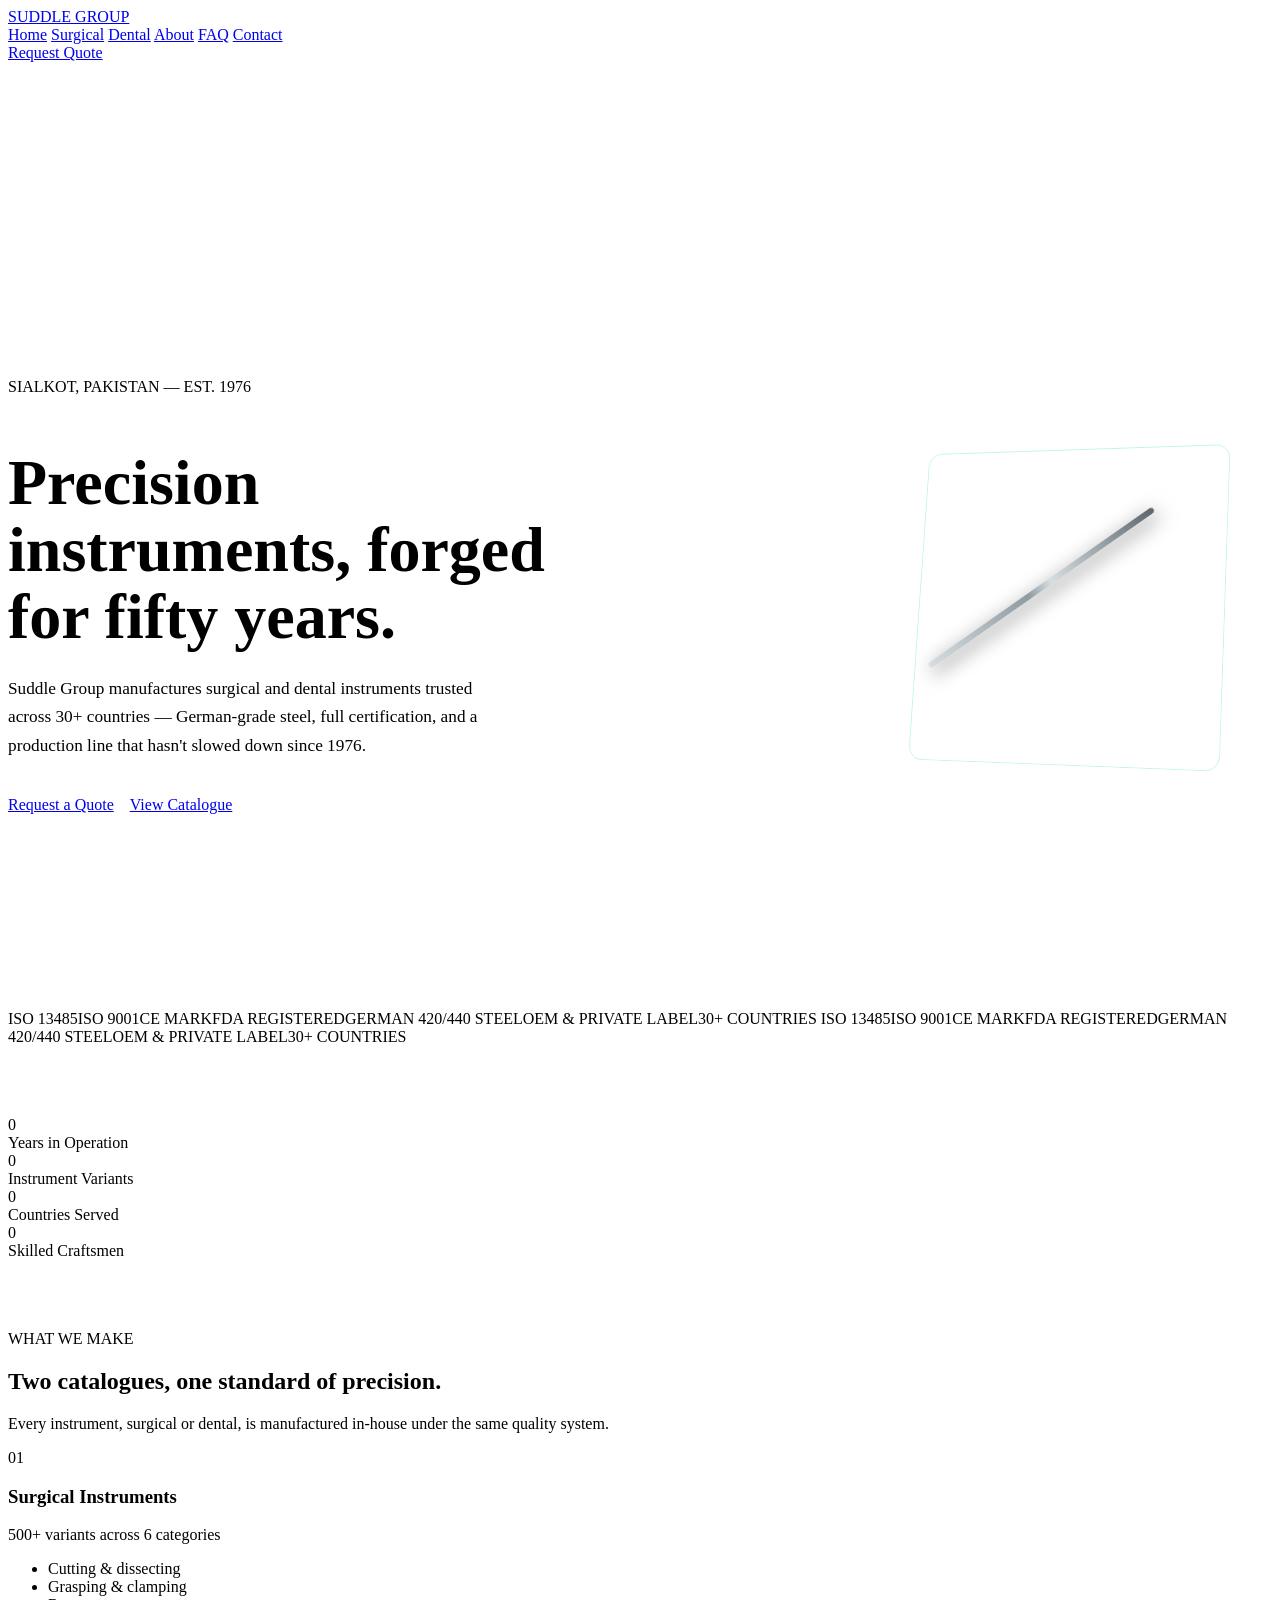
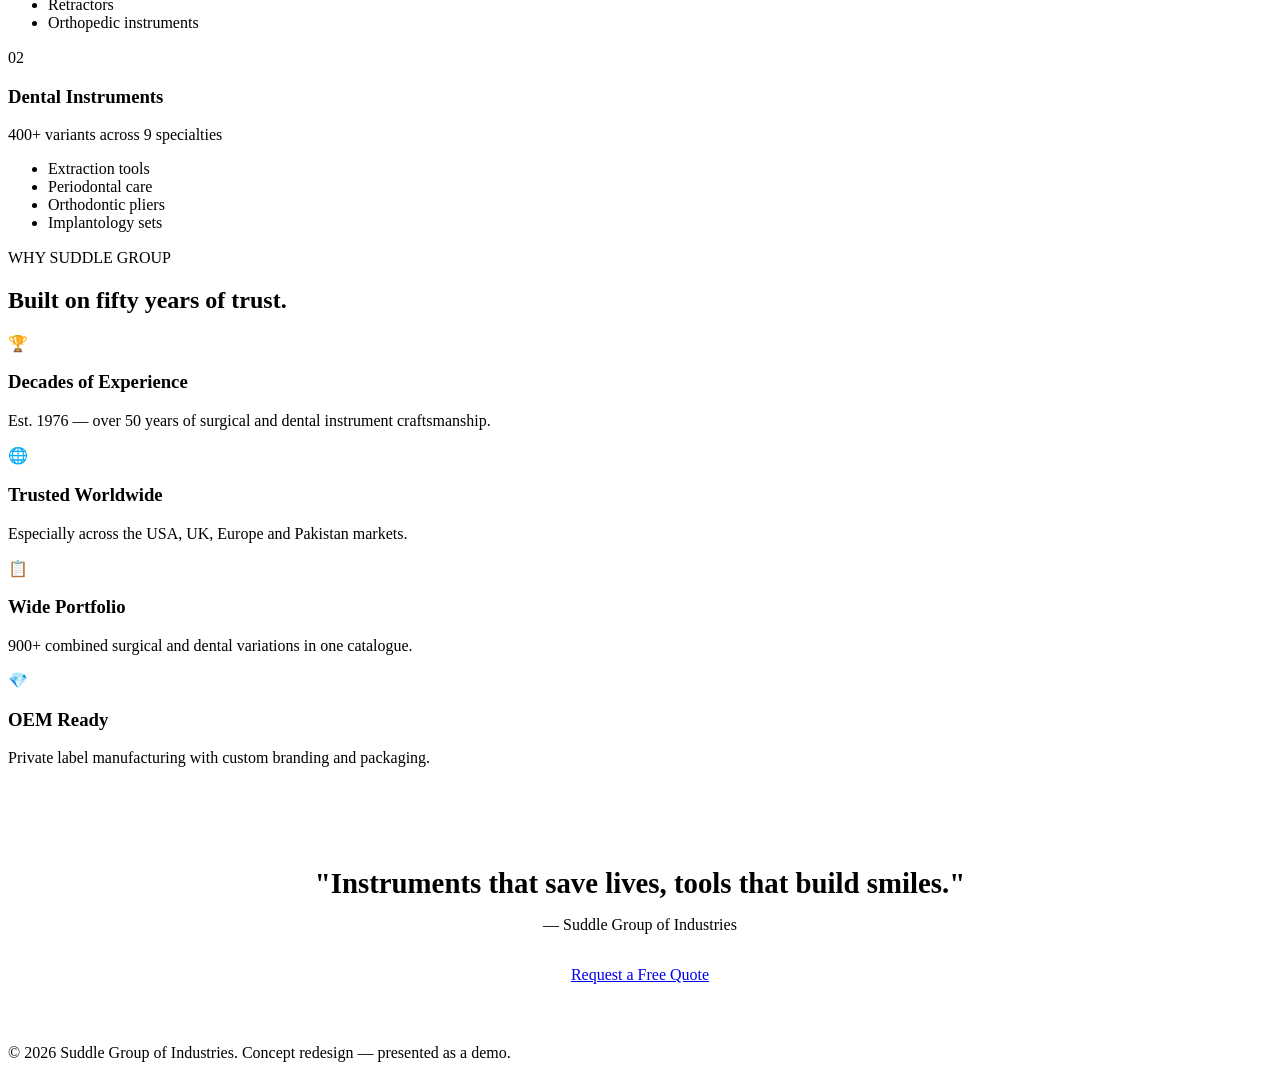
==== index.html @ 5a258ffd "Add files via upload" ====
<!DOCTYPE html>
<html lang="en">
<head>
<meta charset="UTF-8">
<meta name="viewport" content="width=device-width, initial-scale=1.0">
<title>Suddle Group — Precision Since 1976</title>
<link rel="stylesheet" href="assets/style.css">
</head>
<body>
<div class="progress-bar" id="progress"></div>
<div class="grid-bg"></div>
<div class="orb orb-1"></div>
<div class="orb orb-2"></div>
<div class="cursor-glow" id="glow"></div>

<nav>
  <a href="index.html" class="logo"><span class="mark"></span>SUDDLE GROUP</a>
  <div class="navlinks">
    <a href="index.html" class="active">Home</a>
    <a href="surgical-instruments.html">Surgical</a>
    <a href="dental.html">Dental</a>
    <a href="about-us.html">About</a>
    <a href="faqs.html">FAQ</a>
    <a href="contact.html">Contact</a>
  </div>
  <a href="contact.html" class="navcta">Request Quote</a>
</nav>

<main>
<section class="hero" style="min-height:92vh; display:flex; align-items:center; justify-content:space-between; padding-top:120px; gap:40px;">
  <div style="max-width:560px;">
    <div class="eyebrow"><span class="line"></span>SIALKOT, PAKISTAN — EST. 1976</div>
    <h1 style="font-size:clamp(2.6rem,5vw,4.2rem); line-height:1.05; font-weight:600; margin-bottom:24px;">Precision instruments, forged for fifty years.</h1>
    <p style="color:var(--chrome); font-size:1.08rem; line-height:1.65; max-width:480px; margin-bottom:36px;">Suddle Group manufactures surgical and dental instruments trusted across 30+ countries — German-grade steel, full certification, and a production line that hasn't slowed down since 1976.</p>
    <div style="display:flex; gap:16px; align-items:center;">
      <a href="contact.html" class="btn-primary">Request a Quote</a>
      <a href="surgical-instruments.html" class="btn-ghost">View Catalogue</a>
    </div>
  </div>
  <div class="hero-right" style="perspective:1400px; width:440px; height:440px; flex-shrink:0; display:flex; align-items:center; justify-content:center;">
    <div class="glass-stage glass-strong" id="stage" style="width:360px; height:360px; position:relative; transform-style:preserve-3d; transform:rotateY(-18deg) rotateX(10deg); transition:transform .15s ease-out; border-radius:16px;">
      <div style="position:absolute; inset:0; transform:translateZ(-100px) scale(0.84); border-radius:16px; border:1px solid rgba(201,210,216,0.12); backdrop-filter:blur(6px);"></div>
      <div style="position:absolute; inset:0; transform:translateZ(-50px) scale(0.92); border-radius:16px; border:1px solid rgba(0,212,184,0.25); backdrop-filter:blur(6px);"></div>
      <div style="position:absolute; left:50%; top:50%; transform:translate(-50%,-50%) translateZ(40px) rotate(-35deg); width:270px; height:6px; border-radius:4px; background:linear-gradient(90deg,#d7dee2,#8f9aa1 45%,#d7dee2 55%,#5c666c); box-shadow:0 6px 20px rgba(0,0,0,0.6);"></div>
      <div style="position:absolute; width:8px; height:8px; border-radius:50%; background:var(--teal); box-shadow:0 0 14px var(--teal); top:15%; left:20%; transform:translateZ(60px); animation:pulseDot 2.4s ease-in-out infinite;"></div>
      <div style="position:absolute; width:8px; height:8px; border-radius:50%; background:var(--teal); box-shadow:0 0 14px var(--teal); top:75%; left:80%; transform:translateZ(60px); animation:pulseDot 2.4s ease-in-out infinite 1.2s;"></div>
    </div>
  </div>
</section>

<div class="marquee-wrap">
  <div class="marquee-track">
    <span><span class="dot"></span>ISO 13485</span><span><span class="dot"></span>ISO 9001</span><span><span class="dot"></span>CE MARK</span><span><span class="dot"></span>FDA REGISTERED</span><span><span class="dot"></span>GERMAN 420/440 STEEL</span><span><span class="dot"></span>OEM &amp; PRIVATE LABEL</span><span><span class="dot"></span>30+ COUNTRIES</span>
    <span><span class="dot"></span>ISO 13485</span><span><span class="dot"></span>ISO 9001</span><span><span class="dot"></span>CE MARK</span><span><span class="dot"></span>FDA REGISTERED</span><span><span class="dot"></span>GERMAN 420/440 STEEL</span><span><span class="dot"></span>OEM &amp; PRIVATE LABEL</span><span><span class="dot"></span>30+ COUNTRIES</span>
  </div>
</div>

<section style="padding-top:70px; padding-bottom:70px;">
  <div class="stats-strip">
    <div class="stat reveal"><div class="num" data-count="50">0</div><div class="lbl">Years in Operation</div></div>
    <div class="stat reveal"><div class="num" data-count="2000">0</div><div class="lbl">Instrument Variants</div></div>
    <div class="stat reveal"><div class="num" data-count="30">0</div><div class="lbl">Countries Served</div></div>
    <div class="stat reveal"><div class="num" data-count="1500">0</div><div class="lbl">Skilled Craftsmen</div></div>
  </div>
</section>

<section>
  <div class="sec-head reveal">
    <div class="eyebrow"><span class="line"></span>WHAT WE MAKE</div>
    <h2>Two catalogues, one standard of precision.</h2>
    <p>Every instrument, surgical or dental, is manufactured in-house under the same quality system.</p>
  </div>
  <div class="cat-grid stagger" style="grid-template-columns:repeat(2,1fr);">
    <a href="surgical-instruments.html" style="text-decoration:none; color:inherit;">
      <div class="flip-card reveal" style="height:200px;"><div class="flip-inner">
        <div class="flip-face glass"><span class="num-tag">01</span><h3>Surgical Instruments</h3><div class="sub">500+ variants across 6 categories</div></div>
        <div class="flip-face flip-back"><ul><li>Cutting &amp; dissecting</li><li>Grasping &amp; clamping</li><li>Retractors</li><li>Orthopedic instruments</li></ul></div>
      </div></div>
    </a>
    <a href="dental.html" style="text-decoration:none; color:inherit;">
      <div class="flip-card reveal" style="height:200px;"><div class="flip-inner">
        <div class="flip-face glass"><span class="num-tag">02</span><h3>Dental Instruments</h3><div class="sub">400+ variants across 9 specialties</div></div>
        <div class="flip-face flip-back"><ul><li>Extraction tools</li><li>Periodontal care</li><li>Orthodontic pliers</li><li>Implantology sets</li></ul></div>
      </div></div>
    </a>
  </div>
</section>

<section>
  <div class="sec-head reveal">
    <div class="eyebrow"><span class="line"></span>WHY SUDDLE GROUP</div>
    <h2>Built on fifty years of trust.</h2>
  </div>
  <div class="mat-grid stagger">
    <div class="mat-card glass reveal"><span class="ic">🏆</span><h3>Decades of Experience</h3><p>Est. 1976 — over 50 years of surgical and dental instrument craftsmanship.</p></div>
    <div class="mat-card glass reveal"><span class="ic">🌐</span><h3>Trusted Worldwide</h3><p>Especially across the USA, UK, Europe and Pakistan markets.</p></div>
    <div class="mat-card glass reveal"><span class="ic">📋</span><h3>Wide Portfolio</h3><p>900+ combined surgical and dental variations in one catalogue.</p></div>
    <div class="mat-card glass reveal"><span class="ic">💎</span><h3>OEM Ready</h3><p>Private label manufacturing with custom branding and packaging.</p></div>
  </div>
</section>

<section style="text-align:center;">
  <div class="glass-strong reveal" style="padding:60px 40px; border-radius:20px;">
    <h2 style="font-size:1.8rem; margin-bottom:16px;">"Instruments that save lives, tools that build smiles."</h2>
    <p style="color:var(--chrome-dim); margin-bottom:32px;">— Suddle Group of Industries</p>
    <a href="contact.html" class="btn-primary">Request a Free Quote</a>
  </div>
</section>
</main>

<footer>© 2026 Suddle Group of Industries. Concept redesign — presented as a demo.</footer>

<script src="assets/app.js"></script>
<style>@keyframes pulseDot{0%,100%{opacity:.5;}50%{opacity:1;}}</style>
</body>
</html>
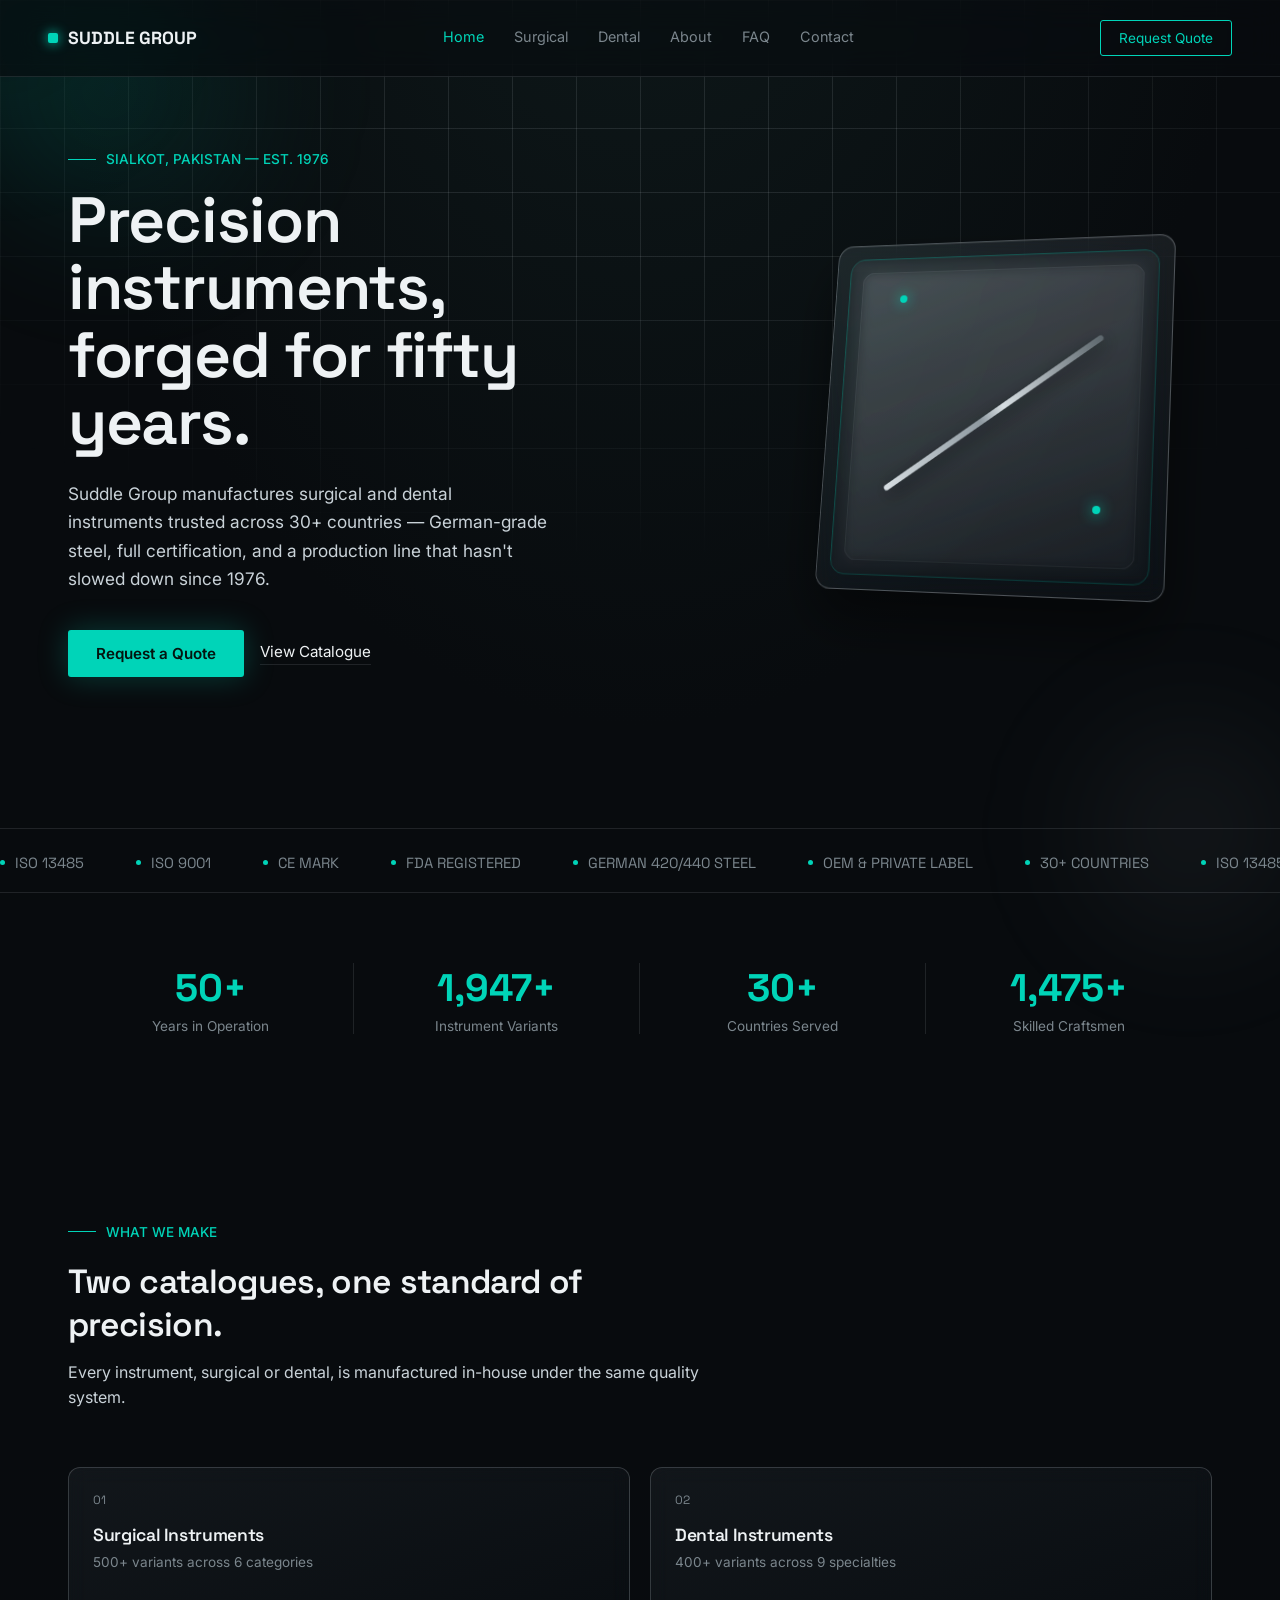
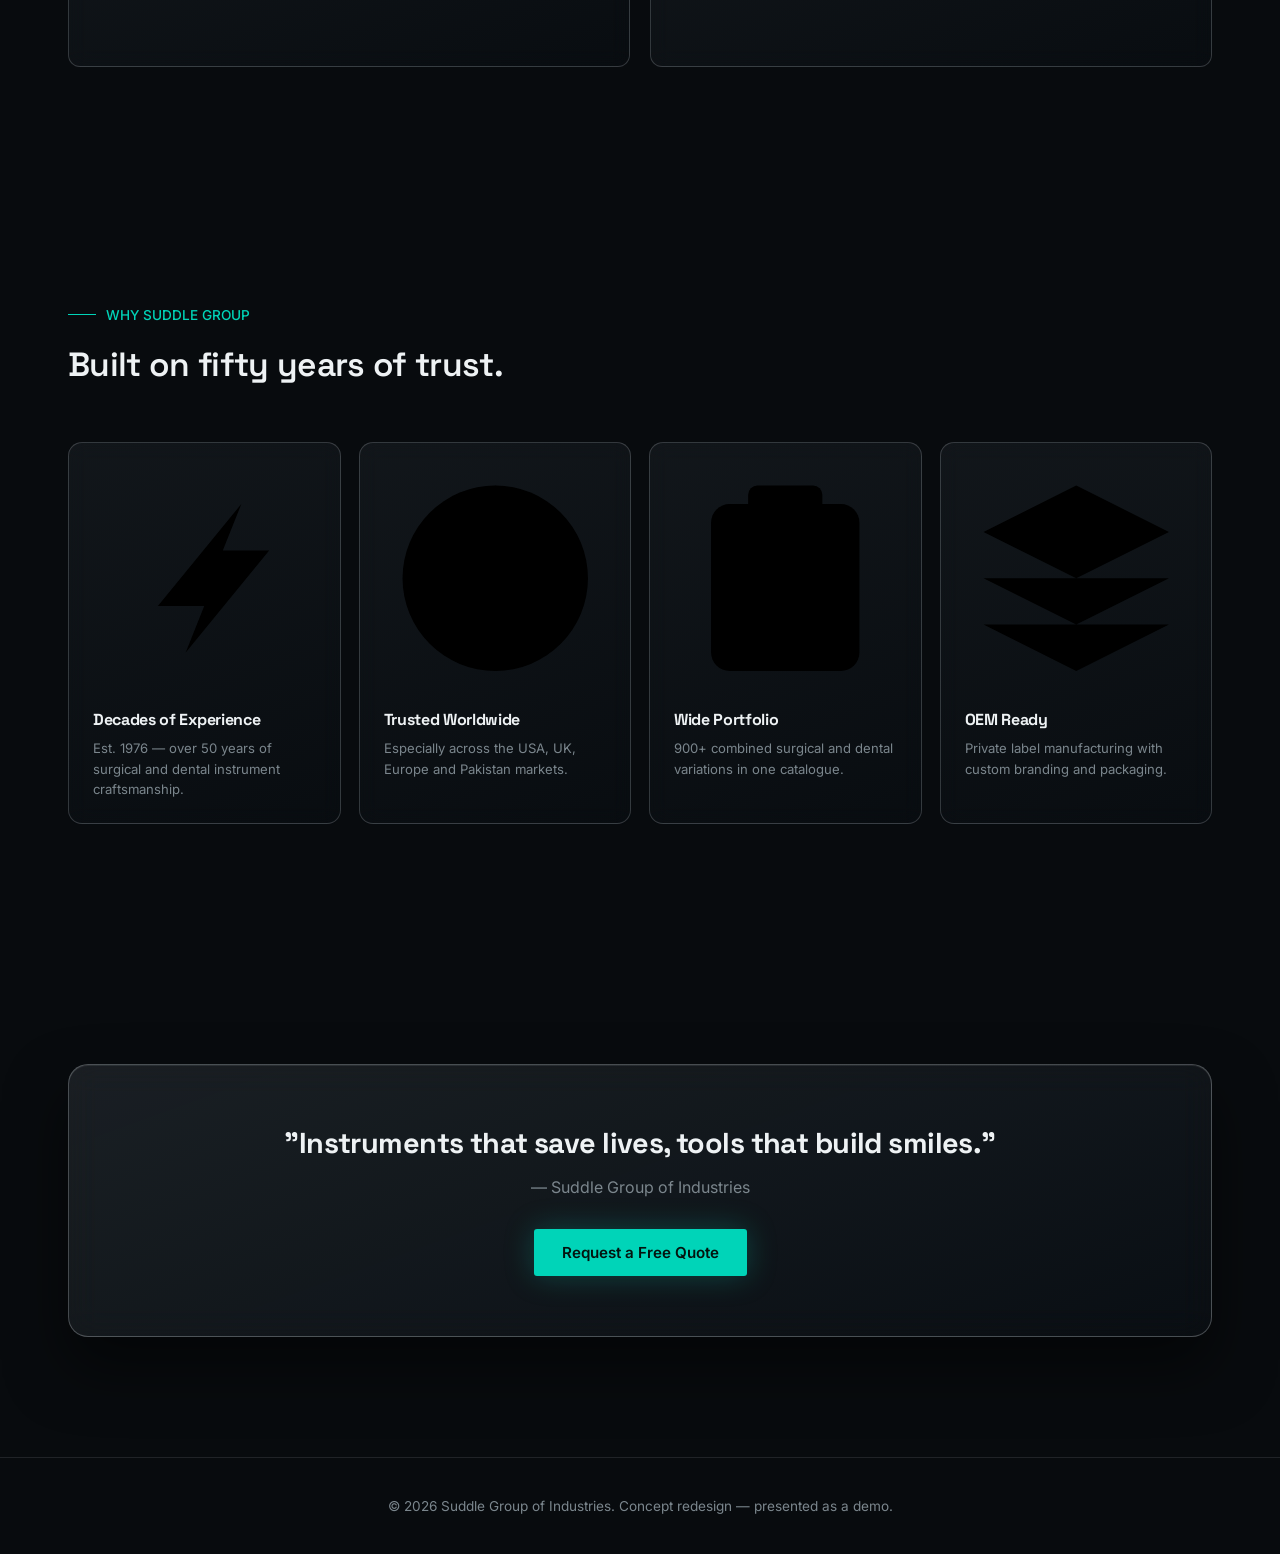
==== commit ff83e4d5: "Add files via upload" ====
--- a/index.html
+++ b/index.html
@@ -92,10 +92,10 @@
     <h2>Built on fifty years of trust.</h2>
   </div>
   <div class="mat-grid stagger">
-    <div class="mat-card glass reveal"><span class="ic">🏆</span><h3>Decades of Experience</h3><p>Est. 1976 — over 50 years of surgical and dental instrument craftsmanship.</p></div>
-    <div class="mat-card glass reveal"><span class="ic">🌐</span><h3>Trusted Worldwide</h3><p>Especially across the USA, UK, Europe and Pakistan markets.</p></div>
-    <div class="mat-card glass reveal"><span class="ic">📋</span><h3>Wide Portfolio</h3><p>900+ combined surgical and dental variations in one catalogue.</p></div>
-    <div class="mat-card glass reveal"><span class="ic">💎</span><h3>OEM Ready</h3><p>Private label manufacturing with custom branding and packaging.</p></div>
+    <div class="mat-card glass reveal"><span class="ic"><svg viewBox="0 0 24 24"><path d="M12 15l-2 5l9-11h-5l2-5l-9 11h5z"/></svg></span><h3>Decades of Experience</h3><p>Est. 1976 — over 50 years of surgical and dental instrument craftsmanship.</p></div>
+    <div class="mat-card glass reveal"><span class="ic"><svg viewBox="0 0 24 24"><circle cx="12" cy="12" r="10"/><path d="M2 12h20M12 2a15.3 15.3 0 0 1 4 10a15.3 15.3 0 0 1-4 10a15.3 15.3 0 0 1-4-10a15.3 15.3 0 0 1 4-10z"/></svg></span><h3>Trusted Worldwide</h3><p>Especially across the USA, UK, Europe and Pakistan markets.</p></div>
+    <div class="mat-card glass reveal"><span class="ic"><svg viewBox="0 0 24 24"><path d="M16 4h2a2 2 0 0 1 2 2v14a2 2 0 0 1-2 2H6a2 2 0 0 1-2-2V6a2 2 0 0 1 2-2h2"/><rect x="8" y="2" width="8" height="4" rx="1" ry="1"/><path d="M9 14l2 2l4-4"/></svg></span><h3>Wide Portfolio</h3><p>900+ combined surgical and dental variations in one catalogue.</p></div>
+    <div class="mat-card glass reveal"><span class="ic"><svg viewBox="0 0 24 24"><path d="M12 2L2 7l10 5l10-5l-10-5zM2 17l10 5l10-5M2 12l10 5l10-5"/></svg></span><h3>OEM Ready</h3><p>Private label manufacturing with custom branding and packaging.</p></div>
   </div>
 </section>
 
--- a/assets/style.css
+++ b/assets/style.css
@@ -0,0 +1,206 @@
+@import url('https://fonts.googleapis.com/css2?family=Space+Grotesk:wght@400;500;600;700&family=Inter:wght@400;500;600&display=swap');
+
+:root{
+  --bg: #080b0e;
+  --bg-2: #0d1218;
+  --chrome: #c9d2d8;
+  --chrome-dim: #7b868d;
+  --teal: #00d4b8;
+  --teal-soft: rgba(0,212,184,0.14);
+  --steel-line: rgba(201,210,216,0.12);
+  --white: #eef2f4;
+  --glass: rgba(201,210,216,0.06);
+  --glass-edge: rgba(201,210,216,0.22);
+}
+*{margin:0;padding:0;box-sizing:border-box;}
+html{scroll-behavior:smooth;}
+body{
+  background: radial-gradient(ellipse 90% 60% at 50% -10%, #0f1b1c 0%, var(--bg) 55%);
+  color: var(--white);
+  font-family:'Inter',sans-serif;
+  overflow-x:hidden;
+  min-height:100vh;
+}
+h1,h2,h3,.display{font-family:'Space Grotesk',sans-serif; letter-spacing:-0.02em;}
+a{color:inherit;}
+img{max-width:100%; display:block;}
+
+/* ---------- background layers ---------- */
+.grid-bg{
+  position:fixed; inset:0; z-index:0; pointer-events:none;
+  background-image: linear-gradient(var(--steel-line) 1px, transparent 1px), linear-gradient(90deg, var(--steel-line) 1px, transparent 1px);
+  background-size: 64px 64px;
+  mask-image: radial-gradient(ellipse 80% 55% at 50% 15%, black 25%, transparent 88%);
+}
+.orb{ position:fixed; border-radius:50%; filter: blur(60px); z-index:0; pointer-events:none; opacity:.5;}
+.orb-1{ width:420px; height:420px; background: radial-gradient(circle, rgba(0,212,184,0.28), transparent 70%); top:-120px; left:-100px; animation: float-a 16s ease-in-out infinite;}
+.orb-2{ width:340px; height:340px; background: radial-gradient(circle, rgba(201,210,216,0.16), transparent 70%); bottom:-100px; right:-80px; animation: float-b 20s ease-in-out infinite;}
+@keyframes float-a{0%,100%{transform:translate(0,0);}50%{transform:translate(60px,40px);}}
+@keyframes float-b{0%,100%{transform:translate(0,0);}50%{transform:translate(-50px,-30px);}}
+
+.cursor-glow{
+  position:fixed; width:460px; height:460px; border-radius:50%; pointer-events:none; z-index:2;
+  background: radial-gradient(circle, rgba(0,212,184,0.07), transparent 70%);
+  transform: translate(-50%,-50%); transition: opacity .3s;
+}
+.progress-bar{ position:fixed; top:0; left:0; height:3px; background:var(--teal); z-index:100; width:0%; box-shadow:0 0 12px var(--teal);}
+
+/* ---------- nav ---------- */
+nav{
+  position:fixed; top:0; left:0; right:0; z-index:50;
+  display:flex; align-items:center; justify-content:space-between; padding:20px 48px;
+  background:rgba(8,11,14,0.65); backdrop-filter: blur(16px) saturate(140%);
+  border-bottom:1px solid var(--steel-line);
+}
+.logo{font-family:'Space Grotesk'; font-weight:700; font-size:1.1rem; display:flex; align-items:center; gap:10px; text-decoration:none;}
+.logo .mark{width:10px;height:10px;background:var(--teal);border-radius:2px;box-shadow:0 0 12px var(--teal);}
+.navlinks{display:flex; gap:30px; font-size:0.9rem; color:var(--chrome-dim);}
+.navlinks a{text-decoration:none; position:relative; padding-bottom:4px; transition:color .2s;}
+.navlinks a::after{content:'';position:absolute;left:0;bottom:0;height:1px;width:0;background:var(--teal);transition:width .25s;}
+.navlinks a:hover{color:var(--white);}
+.navlinks a:hover::after{width:100%;}
+.navlinks a.active{color:var(--teal);}
+.navcta{padding:9px 18px;border:1px solid var(--teal);color:var(--teal);border-radius:3px;font-size:0.85rem;text-decoration:none;transition:.2s;}
+.navcta:hover{background:var(--teal);color:#04140f;}
+.navlinks, .navcta{ }
+@media(max-width:900px){ .navlinks{display:none;} }
+
+/* ---------- layout ---------- */
+main{ position:relative; z-index:1; }
+section{ padding:120px 48px; max-width:1240px; margin:0 auto; position:relative; }
+.eyebrow{color:var(--teal); font-size:0.85rem; font-weight:500; margin-bottom:20px; display:flex; align-items:center; gap:10px;}
+.eyebrow .line{width:28px; height:1px; background:var(--teal);}
+.sec-head{margin-bottom:56px; max-width:640px;}
+.sec-head h2{font-size:2.1rem; font-weight:600; margin-bottom:14px;}
+.sec-head p{color:var(--chrome); line-height:1.6;}
+
+/* ---------- glass primitives ---------- */
+.glass{
+  background: linear-gradient(160deg, var(--glass), rgba(201,210,216,0.01));
+  border:1px solid var(--glass-edge);
+  backdrop-filter: blur(10px) saturate(140%);
+  border-radius:14px;
+}
+.glass-strong{
+  background: linear-gradient(160deg, rgba(201,210,216,0.1), rgba(201,210,216,0.02));
+  border:1px solid rgba(201,210,216,0.3);
+  backdrop-filter: blur(16px) saturate(160%);
+  box-shadow: 0 30px 60px rgba(0,0,0,0.5), inset 0 1px 0 rgba(255,255,255,0.08);
+}
+
+/* ---------- buttons ---------- */
+.btn-primary{background:var(--teal); color:#04140f; padding:14px 28px; border-radius:3px; text-decoration:none; font-weight:600; font-size:0.95rem; box-shadow:0 0 30px rgba(0,212,184,0.25); transition:transform .2s; display:inline-block;}
+.btn-primary:hover{transform:translateY(-2px);}
+.btn-ghost{color:var(--white); text-decoration:none; font-size:0.95rem; border-bottom:1px solid var(--steel-line); padding-bottom:3px;}
+
+/* ---------- reveal animation ---------- */
+.reveal{opacity:0; transform:translateY(28px); transition:opacity .7s ease, transform .7s ease;}
+.reveal.in{opacity:1; transform:translateY(0);}
+.reveal-l{opacity:0; transform:translateX(-32px); transition:opacity .7s ease, transform .7s ease;}
+.reveal-l.in{opacity:1; transform:translateX(0);}
+.reveal-r{opacity:0; transform:translateX(32px); transition:opacity .7s ease, transform .7s ease;}
+.reveal-r.in{opacity:1; transform:translateX(0);}
+.stagger .reveal:nth-child(1){transition-delay:0s;}
+.stagger .reveal:nth-child(2){transition-delay:.08s;}
+.stagger .reveal:nth-child(3){transition-delay:.16s;}
+.stagger .reveal:nth-child(4){transition-delay:.24s;}
+.stagger .reveal:nth-child(5){transition-delay:.32s;}
+.stagger .reveal:nth-child(6){transition-delay:.4s;}
+.stagger .reveal:nth-child(7){transition-delay:.48s;}
+.stagger .reveal:nth-child(8){transition-delay:.56s;}
+.stagger .reveal:nth-child(9){transition-delay:.64s;}
+
+/* ---------- marquee ---------- */
+.marquee-wrap{overflow:hidden; border-top:1px solid var(--steel-line); border-bottom:1px solid var(--steel-line); padding:20px 0; white-space:nowrap; position:relative; z-index:1;}
+.marquee-track{display:inline-flex; gap:52px; animation:marquee 26s linear infinite;}
+.marquee-track span{font-family:'Space Grotesk'; font-size:0.92rem; color:var(--chrome-dim); display:flex; align-items:center; gap:10px;}
+.marquee-track span .dot{width:5px;height:5px;border-radius:50%;background:var(--teal);}
+@keyframes marquee{from{transform:translateX(0);}to{transform:translateX(-50%);}}
+
+/* ---------- stats ---------- */
+.stats-strip{display:grid; grid-template-columns:repeat(4,1fr);}
+.stat{text-align:center; border-right:1px solid var(--steel-line); padding:0 12px;}
+.stat:last-child{border-right:none;}
+.stat .num{font-family:'Space Grotesk'; font-size:2.4rem; font-weight:700; color:var(--teal);}
+.stat .lbl{color:var(--chrome-dim); font-size:0.85rem; margin-top:6px;}
+@media(max-width:900px){ .stats-strip{grid-template-columns:repeat(2,1fr); row-gap:24px;} }
+
+/* ---------- flip cards ---------- */
+.cat-grid{display:grid; grid-template-columns:repeat(3,1fr); gap:20px;}
+.flip-card{perspective:1200px; height:230px;}
+.flip-inner{position:relative; width:100%; height:100%; transform-style:preserve-3d; transition:transform .6s cubic-bezier(.2,.8,.2,1);}
+.flip-card:hover .flip-inner{transform:rotateY(180deg);}
+.flip-face{position:absolute; inset:0; backface-visibility:hidden; border-radius:12px; padding:24px;}
+.flip-face .num-tag{font-family:'Space Grotesk'; font-size:0.75rem; color:var(--chrome-dim); margin-bottom:16px; display:block;}
+.flip-face h3{font-size:1.1rem; font-weight:600; margin-bottom:8px;}
+.flip-face .sub{color:var(--chrome-dim); font-size:0.85rem;}
+.flip-back{transform:rotateY(180deg); border-color:rgba(0,212,184,0.35); background:linear-gradient(160deg, rgba(0,212,184,0.1), rgba(0,212,184,0.02)); border:1px solid rgba(0,212,184,0.35); backdrop-filter:blur(14px);}
+.flip-back ul{list-style:none; font-size:0.83rem; color:var(--chrome); line-height:1.9;}
+.flip-back ul li::before{content:'— '; color:var(--teal);}
+@media(max-width:900px){ .cat-grid{grid-template-columns:1fr;} }
+
+/* ---------- process rail ---------- */
+.process-rail{display:flex; flex-direction:column;}
+.proc-step{display:grid; grid-template-columns:90px 1fr; gap:28px; padding:28px 0; border-top:1px solid var(--steel-line); position:relative;}
+.proc-step:last-child{border-bottom:1px solid var(--steel-line);}
+.proc-step::before{content:''; position:absolute; left:0; top:0; height:0; width:2px; background:var(--teal); transition:height .8s ease;}
+.proc-step.in::before{height:100%;}
+.proc-num{font-family:'Space Grotesk'; font-size:1.6rem; color:var(--chrome-dim); font-weight:600;}
+.proc-body h3{font-size:1.15rem; margin-bottom:8px; font-weight:600;}
+.proc-body p{color:var(--chrome); font-size:0.95rem; line-height:1.6; max-width:560px;}
+
+/* ---------- material / feature cards ---------- */
+.mat-grid{display:grid; grid-template-columns:repeat(4,1fr); gap:18px;}
+.mat-card{padding:24px; text-align:left; transition:transform .3s, border-color .3s;}
+.mat-card:hover{transform:translateY(-6px); border-color:rgba(0,212,184,0.4);}
+.mat-card .ic{font-size:1.6rem; margin-bottom:14px; display:block;}
+.mat-card h3{font-size:1rem; margin-bottom:8px;}
+.mat-card p{color:var(--chrome-dim); font-size:0.82rem; line-height:1.55;}
+@media(max-width:900px){ .mat-grid{grid-template-columns:repeat(2,1fr);} }
+
+/* ---------- cert pills ---------- */
+.cert-row{display:flex; flex-wrap:wrap; gap:14px;}
+.cert-pill{border:1px solid var(--steel-line); border-radius:999px; padding:10px 20px; font-size:0.85rem; color:var(--chrome); display:flex; align-items:center; gap:8px;}
+.cert-pill .dot{width:6px;height:6px;border-radius:50%;background:var(--teal);}
+
+/* ---------- FAQ ---------- */
+.faq-list{border-top:1px solid var(--steel-line);}
+.faq-item{border-bottom:1px solid var(--steel-line);}
+.faq-q{display:flex; justify-content:space-between; align-items:center; padding:22px 0; cursor:pointer; font-size:1.02rem; font-weight:500;}
+.faq-q .icon{width:20px; height:20px; position:relative; flex-shrink:0;}
+.faq-q .icon::before, .faq-q .icon::after{content:''; position:absolute; background:var(--teal); top:50%; left:50%; transform:translate(-50%,-50%);}
+.faq-q .icon::before{width:14px; height:2px;}
+.faq-q .icon::after{width:2px; height:14px; transition:transform .3s;}
+.faq-item.open .faq-q .icon::after{transform:translate(-50%,-50%) rotate(90deg); opacity:0;}
+.faq-a{max-height:0; overflow:hidden; transition:max-height .35s ease;}
+.faq-a p{color:var(--chrome); font-size:0.92rem; line-height:1.6; padding-bottom:22px; max-width:640px;}
+
+/* ---------- contact ---------- */
+.contact-wrap{display:grid; grid-template-columns:1fr 1fr; gap:60px; align-items:start;}
+.contact-card{padding:36px;}
+.contact-row{display:flex; justify-content:space-between; padding:16px 0; border-bottom:1px solid var(--steel-line); font-size:0.95rem;}
+.contact-row:last-child{border-bottom:none;}
+.contact-row .k{color:var(--chrome-dim);}
+.contact-row .v{color:var(--white); font-weight:500;}
+.field{ margin-bottom:18px; }
+.field label{ display:block; font-size:0.82rem; color:var(--chrome-dim); margin-bottom:8px;}
+.field input, .field textarea, .field select{
+  width:100%; background: rgba(201,210,216,0.05); border:1px solid var(--steel-line); border-radius:6px;
+  padding:12px 14px; color:var(--white); font-family:'Inter'; font-size:0.92rem; outline:none; transition: border-color .2s, background .2s;
+}
+.field input:focus, .field textarea:focus, .field select:focus{ border-color: var(--teal); background: rgba(0,212,184,0.05);}
+.field textarea{ resize:vertical; min-height:100px;}
+.submit-btn{ background:var(--teal); color:#04140f; padding:13px 26px; border:none; border-radius:6px; font-weight:600; font-size:0.92rem; cursor:pointer; transition:transform .2s;}
+.submit-btn:hover{ transform:translateY(-2px);}
+@media(max-width:900px){ .contact-wrap{grid-template-columns:1fr;} }
+
+/* ---------- footer ---------- */
+footer{ text-align:center; padding:40px; color:var(--chrome-dim); font-size:0.85rem; border-top:1px solid var(--steel-line); position:relative; z-index:1;}
+
+/* ---------- hero shared ---------- */
+.page-hero{ min-height:52vh; display:flex; flex-direction:column; align-items:flex-start; justify-content:center; padding-top:140px;}
+.page-hero h1{ font-size:clamp(2.2rem,4.5vw,3.4rem); font-weight:600; margin-bottom:18px; max-width:720px;}
+.page-hero p{ color:var(--chrome); font-size:1.05rem; max-width:560px; line-height:1.6;}
+.crumb{ color:var(--chrome-dim); font-size:0.85rem; margin-bottom:18px;}
+.crumb a{ text-decoration:none; color:var(--chrome-dim);}
+.crumb a:hover{ color:var(--teal); }
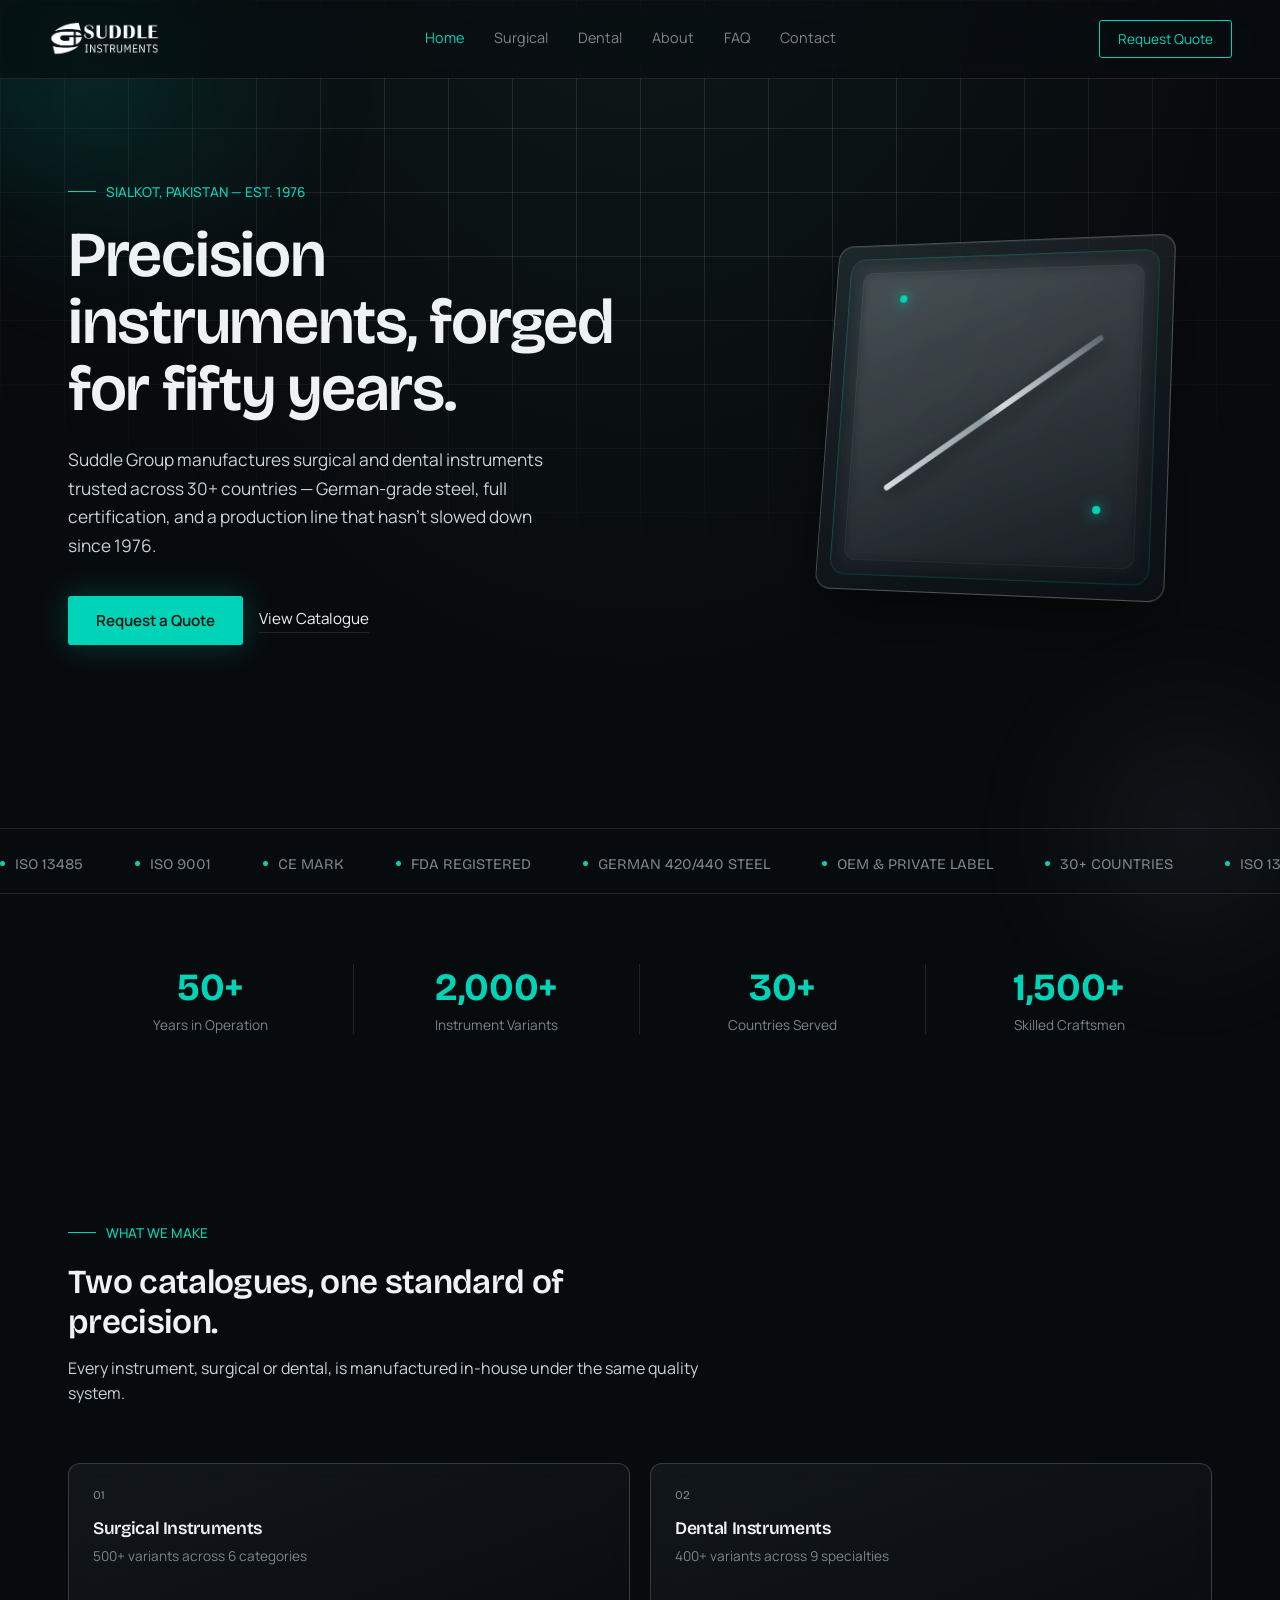
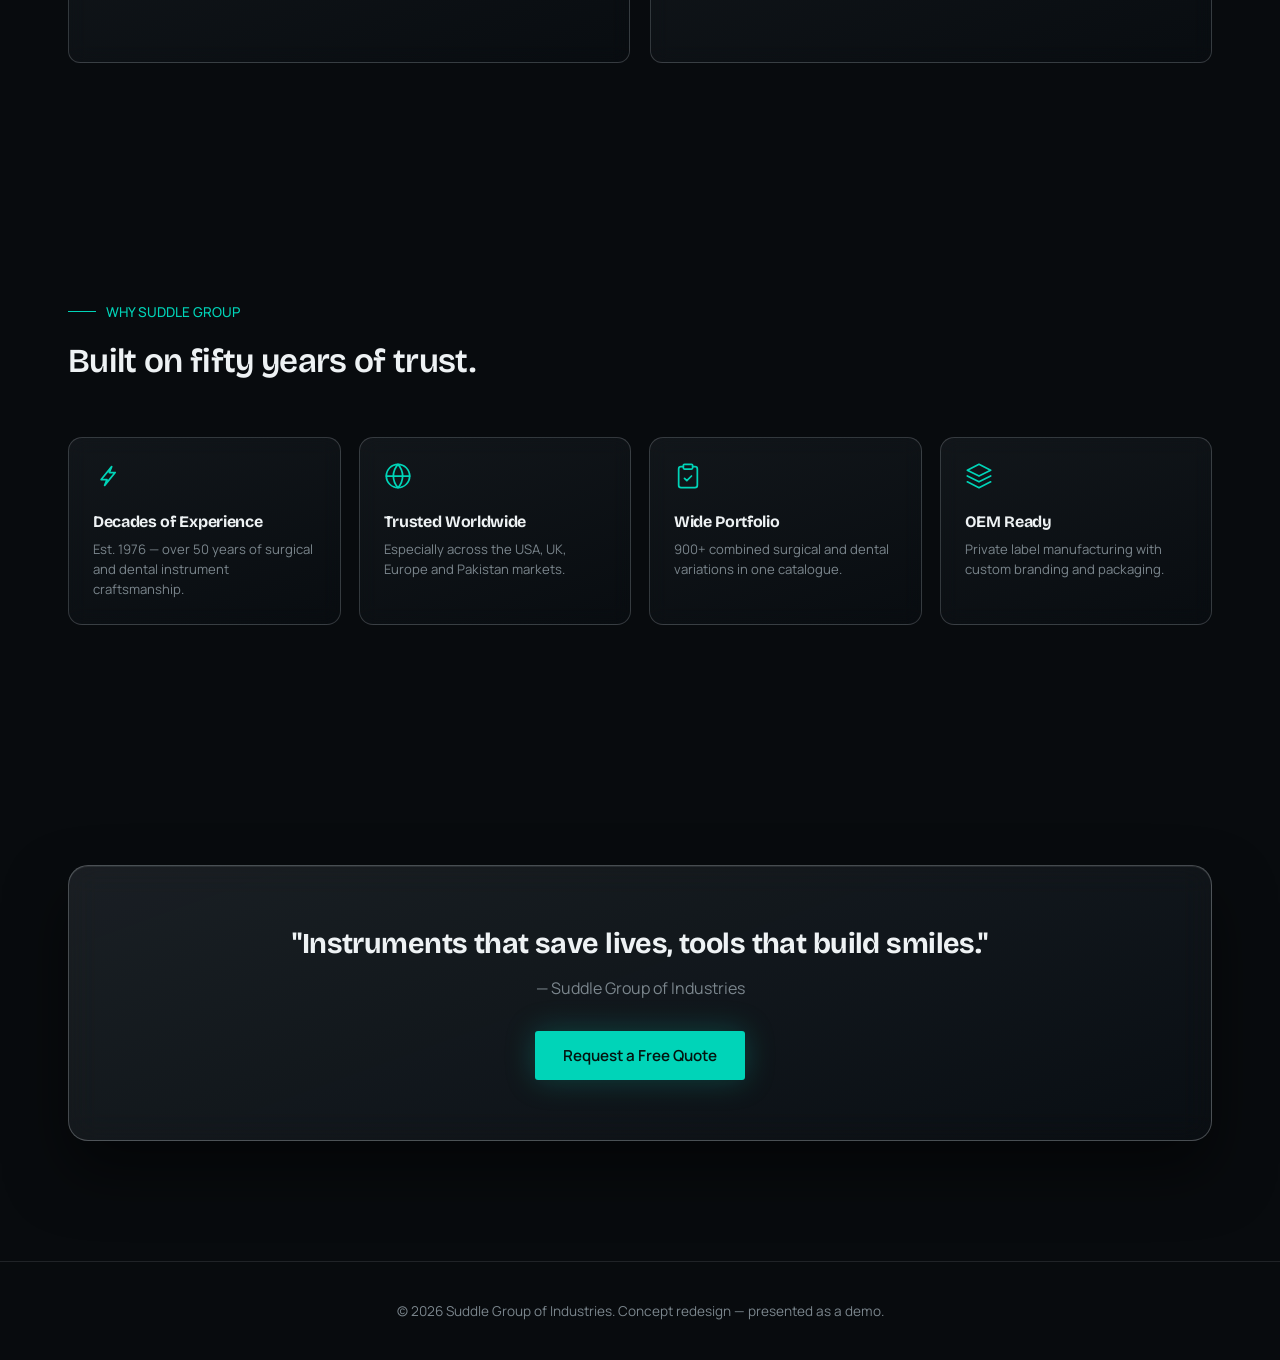
==== commit 69ddf625: "Update index.html" ====
--- a/index.html
+++ b/index.html
@@ -14,7 +14,7 @@
 <div class="cursor-glow" id="glow"></div>
 
 <nav>
-  <a href="index.html" class="logo"><span class="mark"></span>SUDDLE GROUP</a>
+  <a href="index.html" class="logo"><img src="assets/logo.png" alt="Suddle Group" style="height:36px;"></a>
   <div class="navlinks">
     <a href="index.html" class="active">Home</a>
     <a href="surgical-instruments.html">Surgical</a>
--- a/assets/style.css
+++ b/assets/style.css
@@ -1,4 +1,4 @@
-@import url('https://fonts.googleapis.com/css2?family=Space+Grotesk:wght@400;500;600;700&family=Inter:wght@400;500;600&display=swap');
+@import url('https://fonts.googleapis.com/css2?family=Bricolage+Grotesque:opsz,wght@12..96,400;12..96,500;12..96,600;12..96,700&family=Manrope:wght@400;500;600;700&display=swap');
 
 :root{
   --bg: #080b0e;
@@ -17,11 +17,11 @@
 body{
   background: radial-gradient(ellipse 90% 60% at 50% -10%, #0f1b1c 0%, var(--bg) 55%);
   color: var(--white);
-  font-family:'Inter',sans-serif;
+  font-family:'Manrope',sans-serif;
   overflow-x:hidden;
   min-height:100vh;
 }
-h1,h2,h3,.display{font-family:'Space Grotesk',sans-serif; letter-spacing:-0.02em;}
+h1,h2,h3,.display{font-family:'Bricolage Grotesque',sans-serif; letter-spacing:-0.02em;}
 a{color:inherit;}
 img{max-width:100%; display:block;}
 
@@ -52,7 +52,7 @@
   background:rgba(8,11,14,0.65); backdrop-filter: blur(16px) saturate(140%);
   border-bottom:1px solid var(--steel-line);
 }
-.logo{font-family:'Space Grotesk'; font-weight:700; font-size:1.1rem; display:flex; align-items:center; gap:10px; text-decoration:none;}
+.logo{font-family:'Bricolage Grotesque'; font-weight:700; font-size:1.1rem; display:flex; align-items:center; gap:10px; text-decoration:none;}
 .logo .mark{width:10px;height:10px;background:var(--teal);border-radius:2px;box-shadow:0 0 12px var(--teal);}
 .navlinks{display:flex; gap:30px; font-size:0.9rem; color:var(--chrome-dim);}
 .navlinks a{text-decoration:none; position:relative; padding-bottom:4px; transition:color .2s;}
@@ -113,7 +113,7 @@
 /* ---------- marquee ---------- */
 .marquee-wrap{overflow:hidden; border-top:1px solid var(--steel-line); border-bottom:1px solid var(--steel-line); padding:20px 0; white-space:nowrap; position:relative; z-index:1;}
 .marquee-track{display:inline-flex; gap:52px; animation:marquee 26s linear infinite;}
-.marquee-track span{font-family:'Space Grotesk'; font-size:0.92rem; color:var(--chrome-dim); display:flex; align-items:center; gap:10px;}
+.marquee-track span{font-family:'Bricolage Grotesque'; font-size:0.92rem; color:var(--chrome-dim); display:flex; align-items:center; gap:10px;}
 .marquee-track span .dot{width:5px;height:5px;border-radius:50%;background:var(--teal);}
 @keyframes marquee{from{transform:translateX(0);}to{transform:translateX(-50%);}}
 
@@ -121,7 +121,7 @@
 .stats-strip{display:grid; grid-template-columns:repeat(4,1fr);}
 .stat{text-align:center; border-right:1px solid var(--steel-line); padding:0 12px;}
 .stat:last-child{border-right:none;}
-.stat .num{font-family:'Space Grotesk'; font-size:2.4rem; font-weight:700; color:var(--teal);}
+.stat .num{font-family:'Bricolage Grotesque'; font-size:2.4rem; font-weight:700; color:var(--teal);}
 .stat .lbl{color:var(--chrome-dim); font-size:0.85rem; margin-top:6px;}
 @media(max-width:900px){ .stats-strip{grid-template-columns:repeat(2,1fr); row-gap:24px;} }
 
@@ -131,7 +131,7 @@
 .flip-inner{position:relative; width:100%; height:100%; transform-style:preserve-3d; transition:transform .6s cubic-bezier(.2,.8,.2,1);}
 .flip-card:hover .flip-inner{transform:rotateY(180deg);}
 .flip-face{position:absolute; inset:0; backface-visibility:hidden; border-radius:12px; padding:24px;}
-.flip-face .num-tag{font-family:'Space Grotesk'; font-size:0.75rem; color:var(--chrome-dim); margin-bottom:16px; display:block;}
+.flip-face .num-tag{font-family:'Bricolage Grotesque'; font-size:0.75rem; color:var(--chrome-dim); margin-bottom:16px; display:block;}
 .flip-face h3{font-size:1.1rem; font-weight:600; margin-bottom:8px;}
 .flip-face .sub{color:var(--chrome-dim); font-size:0.85rem;}
 .flip-back{transform:rotateY(180deg); border-color:rgba(0,212,184,0.35); background:linear-gradient(160deg, rgba(0,212,184,0.1), rgba(0,212,184,0.02)); border:1px solid rgba(0,212,184,0.35); backdrop-filter:blur(14px);}
@@ -145,7 +145,7 @@
 .proc-step:last-child{border-bottom:1px solid var(--steel-line);}
 .proc-step::before{content:''; position:absolute; left:0; top:0; height:0; width:2px; background:var(--teal); transition:height .8s ease;}
 .proc-step.in::before{height:100%;}
-.proc-num{font-family:'Space Grotesk'; font-size:1.6rem; color:var(--chrome-dim); font-weight:600;}
+.proc-num{font-family:'Bricolage Grotesque'; font-size:1.6rem; color:var(--chrome-dim); font-weight:600;}
 .proc-body h3{font-size:1.15rem; margin-bottom:8px; font-weight:600;}
 .proc-body p{color:var(--chrome); font-size:0.95rem; line-height:1.6; max-width:560px;}
 
@@ -154,6 +154,8 @@
 .mat-card{padding:24px; text-align:left; transition:transform .3s, border-color .3s;}
 .mat-card:hover{transform:translateY(-6px); border-color:rgba(0,212,184,0.4);}
 .mat-card .ic{font-size:1.6rem; margin-bottom:14px; display:block;}
+.mat-card .ic svg{width:28px;height:28px;stroke:var(--teal);stroke-width:1.5;fill:none;stroke-linecap:round;stroke-linejoin:round;}
+.contact-icon svg{width:24px;height:24px;stroke:var(--teal);stroke-width:1.5;fill:none;stroke-linecap:round;stroke-linejoin:round;flex-shrink:0;}
 .mat-card h3{font-size:1rem; margin-bottom:8px;}
 .mat-card p{color:var(--chrome-dim); font-size:0.82rem; line-height:1.55;}
 @media(max-width:900px){ .mat-grid{grid-template-columns:repeat(2,1fr);} }
